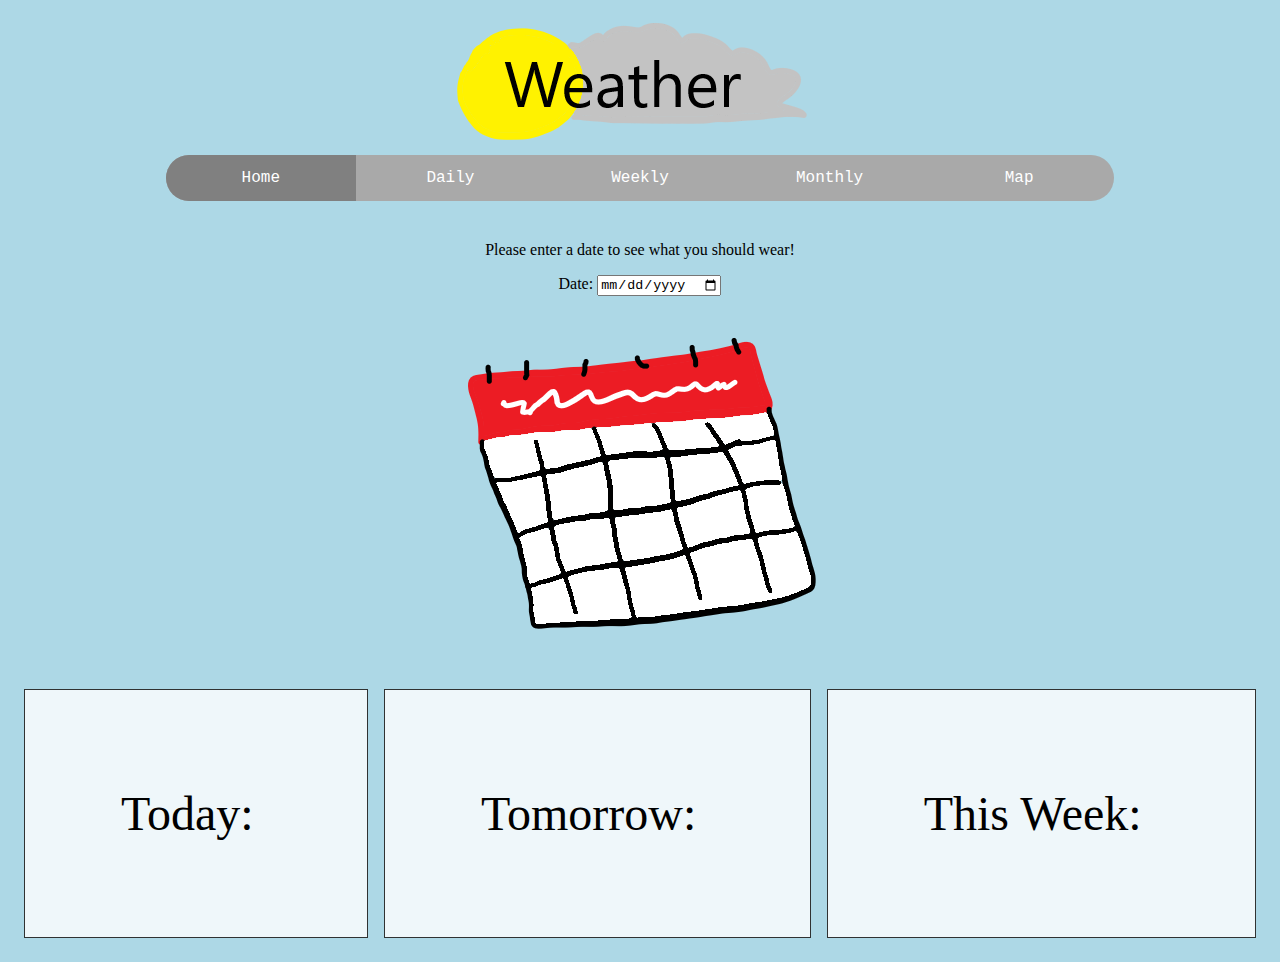
==== index.html @ 1268bd62 "Co-authored-by: benjamin <benjaminbonnell@users.noreply.github.com>" ====
<!doctype html>
<html lang="en">
  <head>
    <meta charset="utf-8">
    <meta name="viewport" content="width=device-width, initial-scale=1">
    <title>Project 1</title>
    
    <link href="css/style.css" rel="stylesheet">
</head>
  
<body>
    <header>
        <a href="report.html" target="_blank"><img class="report" src="images/weather.png" alt="Weather Logo"></a>
    </header>

    <nav>
        <ul class="nav">
        <li class="active nav2"><a class="nav3" href="index.html">Home</a></li>
        <li class="nav2"><a class="nav3" href="day.html">Daily</a></li>
        <li class="nav2"><a class="nav3" href="week.html">Weekly</a></li>
        <li class="nav2"><a class="nav3" href="month.html">Monthly</a></li>
        <li class="nav2"><a class="nav3" href="map.html">Map</a></li>
       </ul>
    </nav>

    <main>
        <form>
            <p>Please enter a date to see what you should wear!</p>
            <label for="date">Date:</label>
            <input type="date" id="date" name="date" value="" min="" max="2030-1-1">
        </form>

        <img class="form-img" src="images/calendar.png" alt="this is an image of a calendar"></img>
    
        <script>
            var date = new Date();
            var day = String(date.getDate());
            var month = String(date.getMonth() + 1);
            var year = date.getFullYear();
            
            date = year + '-' + month + '-' + day;
            document.getElementById('date').setAttribute('min', date);
            document.getElementById('date').setAttribute('value', date);
        </script>
    
        <div class="grid-container">
          <div class="grid-item">Today:</div>
          <div class="grid-item">Tomorrow:</div>
          <div class="grid-item">This Week:</div>  
        </div>
    </main>
    
  
</body>
</html>
---- css/style.css ----
body{
    background: lightblue;
}

.report {
    display: block;
    margin-left: auto;
    margin-right: auto;
}

nav{
    display: flex;
    justify-content: center;
    align-items: center;
    flex-direction: column;
}

.nav {
    list-style-type: none;
    margin: 0;
    padding: 0;
    overflow: hidden;
    background-color: darkgrey;
    width: 75%;
    border-radius: 25px;
}
  
.nav2 {
    float: left;
    width: 20%;
    }
  
.nav3 {
    display: block;
    color: white;
    text-align: center;
    padding: 14px 16px;
    text-decoration: none;
    font-family: 'Courier New', Courier;
  }

.nav3:hover {
    background-color: black;
    color: white;
  }
  
.active {
    background-color: grey;
  }

  /* Here is one media query for the nav bar. 
  this will make it go vertical once the page 
  goes under 600px */
  @media screen and (max-width: 600px) {
    .nav2 {
      float: none;
      display: block;
      width: 100%;
    }
  }

form {
    margin-top: 40px;
    text-align: center;
}

.form-img {
    display: block;
    margin-left: auto;
    margin-right: auto;
}

.grid-container {
    display: grid;
    grid-template-columns: auto;
    gap: 1em;
    padding: 1em;
}

.grid-item {
    background-color: rgba(255, 255, 255, 0.8);
    border: 1px solid rgba(0, 0, 0, 0.8);
    padding: 2em;
    font-size: 3em;
}

/* Here is a second media query, this one for our flex-box, 
  this will make it go vertical once the page 
  goes under 1000px */

@media (min-width: 1000px) {
    .grid-container {
        grid-template-columns: auto auto auto;
    }
}
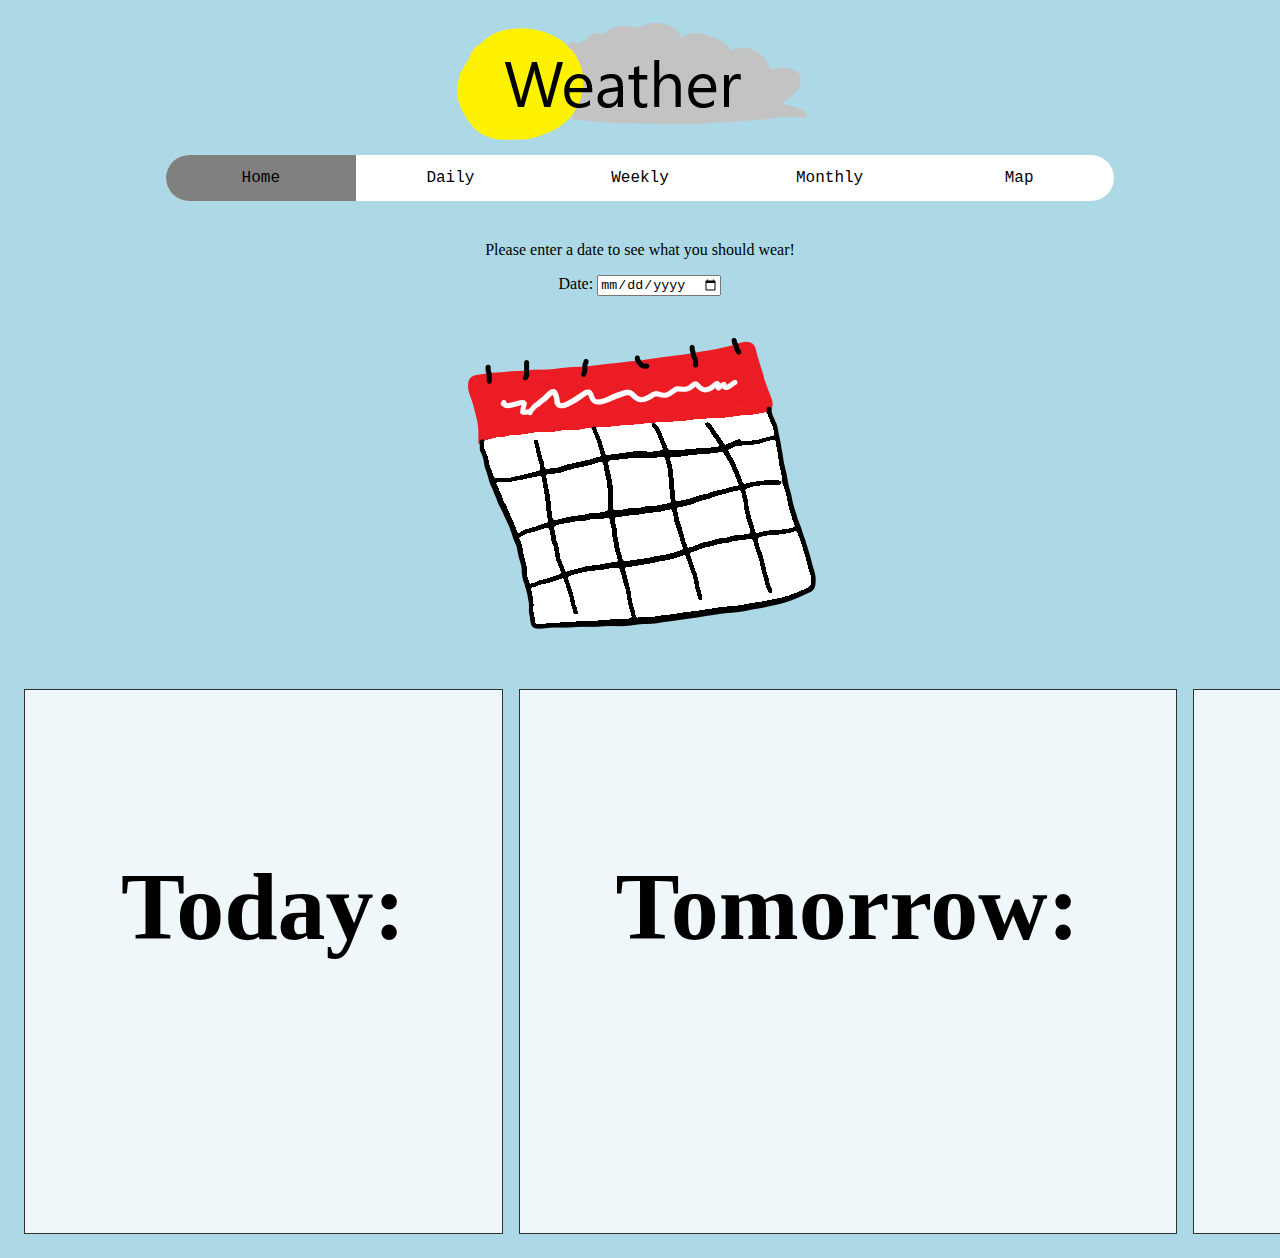
==== commit 82b1469f: "HTML validated" ====
--- a/index.html
+++ b/index.html
@@ -27,10 +27,10 @@
         <form>
             <p>Please enter a date to see what you should wear!</p>
             <label for="date">Date:</label>
-            <input type="date" id="date" name="date" value="" min="" max="2030-1-1">
+            <input type="date" id="date" name="date" value="" min="2000-1-1" max="2030-1-1">
         </form>
 
-        <img class="form-img" src="images/calendar.png" alt="this is an image of a calendar"></img>
+        <img class="form-img" src="images/calendar.png" alt="calendar">
     
         <script>
             var date = new Date();
@@ -44,9 +44,9 @@
         </script>
     
         <div class="grid-container">
-          <div class="grid-item">Today:</div>
-          <div class="grid-item">Tomorrow:</div>
-          <div class="grid-item">This Week:</div>  
+          <div class="grid-item"><h1>Today:</h1></div>
+          <div class="grid-item"><h1>Tomorrow:</h1></div>
+          <div class="grid-item"><h1>This Week:</h1></div>  
         </div>
     </main>
     
--- a/css/style.css
+++ b/css/style.css
@@ -21,7 +21,7 @@
     margin: 0;
     padding: 0;
     overflow: hidden;
-    background-color: darkgrey;
+    background-color: white;
     width: 75%;
     border-radius: 25px;
 }
@@ -33,7 +33,7 @@
   
 .nav3 {
     display: block;
-    color: white;
+    color: black;
     text-align: center;
     padding: 14px 16px;
     text-decoration: none;
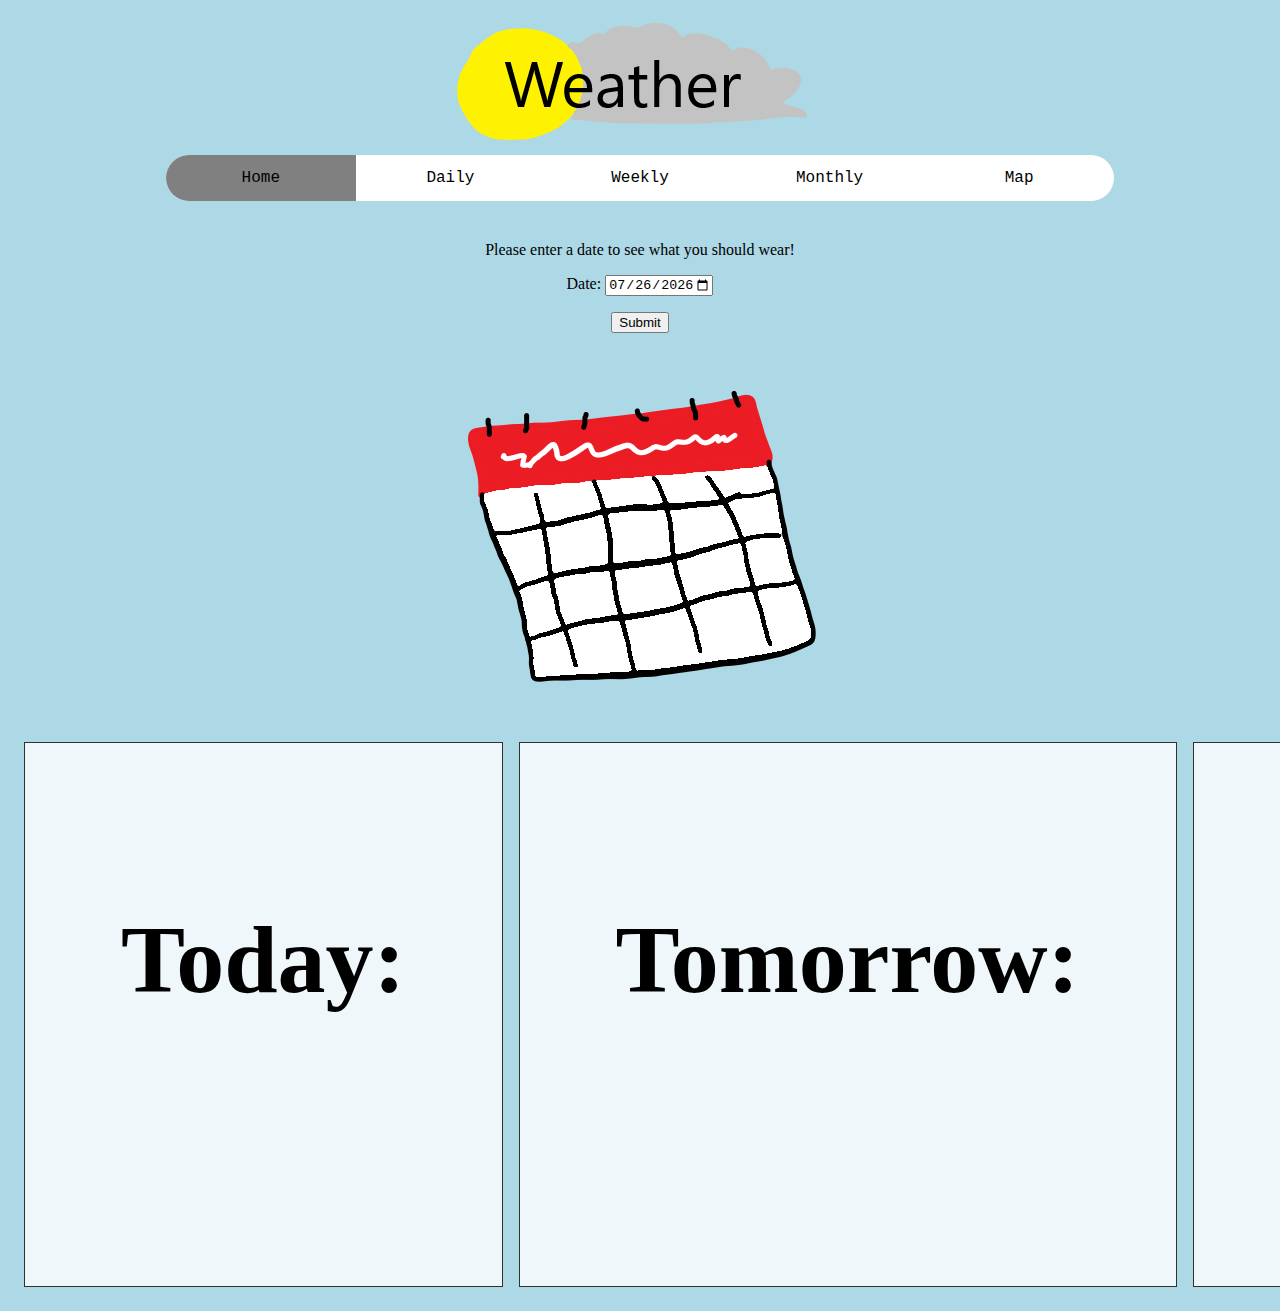
==== commit ca828bd6: "fixed the validation of the date" ====
--- a/index.html
+++ b/index.html
@@ -27,20 +27,22 @@
         <form>
             <p>Please enter a date to see what you should wear!</p>
             <label for="date">Date:</label>
-            <input type="date" id="date" name="date" value="" min="2000-1-1" max="2030-1-1">
+            <input type="date" id="date" name="date" value="" min="" max="2030-01-01" />
+            <p><button>Submit</button></p>
         </form>
 
         <img class="form-img" src="images/calendar.png" alt="calendar">
     
         <script>
-            var date = new Date();
-            var day = String(date.getDate());
-            var month = String(date.getMonth() + 1);
-            var year = date.getFullYear();
+            var today = new Date();
+            var day = String(today.getDate()).padStart(2, '0');
+            var month = String(today.getMonth() + 1).padStart(2, '0');
+            var year = today.getFullYear();
             
-            date = year + '-' + month + '-' + day;
-            document.getElementById('date').setAttribute('min', date);
-            document.getElementById('date').setAttribute('value', date);
+            todaysDate = year + '-' + month + '-' + day;
+            const dateControl = document.querySelector('input[type="date"]');
+            dateControl.value = todaysDate;
+            dateControl.min = todaysDate;
         </script>
     
         <div class="grid-container">
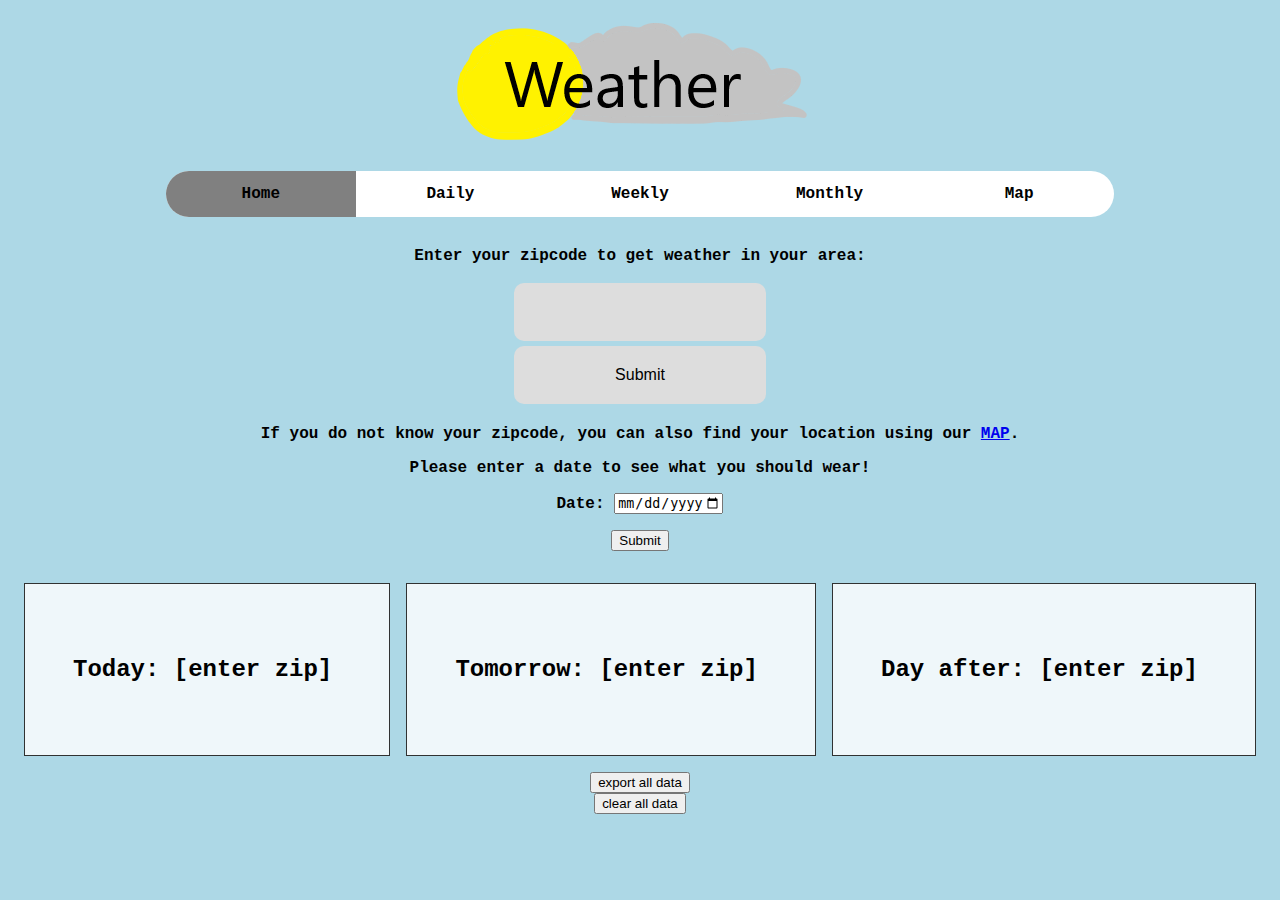
==== commit 374824ad: "Monday Work Co-authored-by: benjamin <benjaminbonnell@users.noreply.github.com>" ====
--- a/index.html
+++ b/index.html
@@ -4,7 +4,6 @@
     <meta charset="utf-8">
     <meta name="viewport" content="width=device-width, initial-scale=1">
     <title>Project 1</title>
-    
     <link href="css/style.css" rel="stylesheet">
 </head>
   
@@ -24,32 +23,38 @@
     </nav>
 
     <main>
+        <form id="weatherForm" class="zipform">
+            <label for="zipcode">Enter your zipcode to get weather in your area:</label><br><br>
+            <input type="text" id="zipcode" name="zipcode" pattern="[0-9]{5}" title="Five digit zip code"><br>
+            <input type="submit" value="Submit">
+        </form>
+
+        <p id="mapinstructions">If you do not know your zipcode, you can also find your location using our <a href="map.html">MAP</a>.</p>
+
         <form>
             <p>Please enter a date to see what you should wear!</p>
             <label for="date">Date:</label>
             <input type="date" id="date" name="date" value="" min="" max="2030-01-01" />
             <p><button>Submit</button></p>
         </form>
-
-        <img class="form-img" src="images/calendar.png" alt="calendar">
-    
-        <script>
-            var today = new Date();
-            var day = String(today.getDate()).padStart(2, '0');
-            var month = String(today.getMonth() + 1).padStart(2, '0');
-            var year = today.getFullYear();
-            
-            todaysDate = year + '-' + month + '-' + day;
-            const dateControl = document.querySelector('input[type="date"]');
-            dateControl.value = todaysDate;
-            dateControl.min = todaysDate;
-        </script>
     
         <div class="grid-container">
-          <div class="grid-item"><h1>Today:</h1></div>
-          <div class="grid-item"><h1>Tomorrow:</h1></div>
-          <div class="grid-item"><h1>This Week:</h1></div>  
+          <div class="grid-item"><p id="today">Today: [enter zip]</p></div>
+          <div class="grid-item"><p id="tomorrow">Tomorrow: [enter zip]</p></div>
+          <div class="grid-item"><p id="thisweek">Day after: [enter zip]</p></div>  
         </div>
+
+        <form id="export">
+            <input type="submit" value="export all data">
+        </form>
+        
+        <form id="clear">
+            <input type="submit" value="clear all data">
+        </form>
+
+        
+
+        <script src="script/index.js"></script>
     </main>
     
   
--- a/css/style.css
+++ b/css/style.css
@@ -1,3 +1,7 @@
+html {
+    font-family: 'Courier New', Courier;
+    font-weight: bold;
+}
 
 body{
     background: lightblue;
@@ -18,7 +22,7 @@
 
 .nav {
     list-style-type: none;
-    margin: 0;
+    margin-bottom: 30px;
     padding: 0;
     overflow: hidden;
     background-color: white;
@@ -61,8 +65,26 @@
   }
 
 form {
-    margin-top: 40px;
     text-align: center;
+}
+
+.zipform input{
+    text-align: center;
+    width: 20%;
+    border: none;
+    padding: 20px;
+    font-size: 1em;
+    outline: none;
+    margin-bottom: 5px;
+    background: #ddd;
+    border-radius: 10px;
+    box-sizing: border-box;
+    text-transform: capitalize;
+    -webkit-transition: all 0.5s ;
+    -moz-transition: all 0.5s ;
+    -ms-transition: all 0.5s ;
+    -o-transition: all 0.5s ;
+    transition: all 0.5s ;
 }
 
 .form-img {
@@ -82,7 +104,7 @@
     background-color: rgba(255, 255, 255, 0.8);
     border: 1px solid rgba(0, 0, 0, 0.8);
     padding: 2em;
-    font-size: 3em;
+    font-size: 1.5em;
 }
 
 /* Here is a second media query, this one for our flex-box, 
@@ -95,3 +117,60 @@
     }
 }
   
+.wrap{
+    width: 1200px;
+    margin:30px auto;
+    display: grid;
+    grid-gap: 50px;
+    grid-template-columns: 300px auto;
+}
+
+.mapform input{
+    width: 100%;
+    border: none;
+    padding: 20px;
+    font-size: 1em;
+    outline: none;
+    margin-bottom: 5px;
+    background: #ddd;
+    border-radius: 10px;
+    box-sizing: border-box;
+    text-transform: capitalize;
+    -webkit-transition: all 0.5s ;
+    -moz-transition: all 0.5s ;
+    -ms-transition: all 0.5s ;
+    -o-transition: all 0.5s ;
+    transition: all 0.5s ;
+}
+
+.form input:focus{
+    background: #aaa;
+}
+.form .form__btn{
+    color: #aaa;
+    background: rgb(63, 192, 46);
+}
+
+#map{
+    width: 100%;
+    height: 500px;
+    border-radius: 10px;
+}
+
+#mapinstructions {
+    text-align: center;
+    font-family: 'Courier New', Courier;
+    font-weight: bold;
+}
+
+.cards {
+    width: 90vw;
+    display: flex;
+    flex-wrap: nowrap; /* This will prevent the cards from wrapping onto the next line */
+    justify-content: space-around;
+    overflow-x: auto; /* This will add a scrollbar if the cards overflow the container */
+}
+
+.card {
+    margin: 10px;
+}
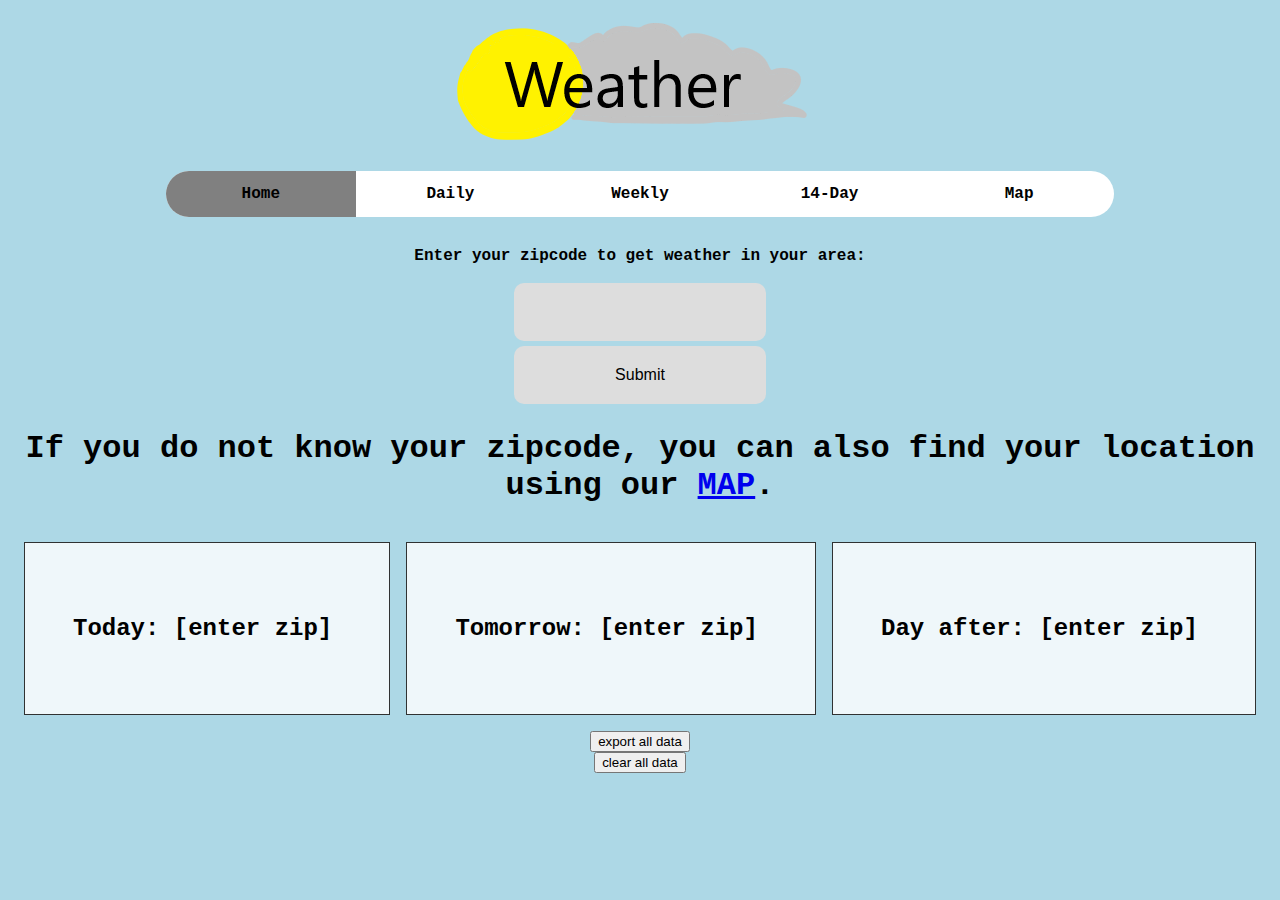
==== commit 0137e814: "Co-authored-by: benjamin <benjaminbonnell@users.noreply.github.com>" ====
--- a/index.html
+++ b/index.html
@@ -17,7 +17,7 @@
         <li class="active nav2"><a class="nav3" href="index.html">Home</a></li>
         <li class="nav2"><a class="nav3" href="day.html">Daily</a></li>
         <li class="nav2"><a class="nav3" href="week.html">Weekly</a></li>
-        <li class="nav2"><a class="nav3" href="month.html">Monthly</a></li>
+        <li class="nav2"><a class="nav3" href="month.html">14-Day</a></li>
         <li class="nav2"><a class="nav3" href="map.html">Map</a></li>
        </ul>
     </nav>
@@ -26,17 +26,10 @@
         <form id="weatherForm" class="zipform">
             <label for="zipcode">Enter your zipcode to get weather in your area:</label><br><br>
             <input type="text" id="zipcode" name="zipcode" pattern="[0-9]{5}" title="Five digit zip code"><br>
-            <input type="submit" value="Submit">
+            <input type="submit" value="Submit" >
         </form>
 
-        <p id="mapinstructions">If you do not know your zipcode, you can also find your location using our <a href="map.html">MAP</a>.</p>
-
-        <form>
-            <p>Please enter a date to see what you should wear!</p>
-            <label for="date">Date:</label>
-            <input type="date" id="date" name="date" value="" min="" max="2030-01-01" />
-            <p><button>Submit</button></p>
-        </form>
+        <h1 id="mapinstructions">If you do not know your zipcode, you can also find your location using our <a href="map.html">MAP</a>.</h1>
     
         <div class="grid-container">
           <div class="grid-item"><p id="today">Today: [enter zip]</p></div>
--- a/css/style.css
+++ b/css/style.css
@@ -164,13 +164,61 @@
 }
 
 .cards {
-    width: 90vw;
+    margin-top: 37px;
+    width: 85vw;
     display: flex;
     flex-wrap: nowrap; /* This will prevent the cards from wrapping onto the next line */
-    justify-content: space-around;
+    justify-content: center;
+    margin-left: auto;
+    margin-right: auto;
     overflow-x: auto; /* This will add a scrollbar if the cards overflow the container */
+    
+}
+
+.card-title {
+    text-align: center;
+    margin-bottom: 20px;
+}
+
+
+.card-text {
+    text-align: center;
 }
 
 .card {
-    margin: 10px;
-}
+    margin: 5px;
+    border-color: black;
+    border-width: 3px;
+}
+
+.monthcards {
+    width: 70vw;
+    margin-bottom: -3%;
+}
+
+.monthcard {
+    height: 75%;
+}
+
+.monthtitle {
+    margin-top: -25%;
+}
+
+.monthtext {
+    margin-top: -5%;
+    margin-bottom: -5%;
+}
+
+.monthimg {
+    width: 55%;
+    margin-left: auto;
+    margin-right: auto;
+}
+
+.title {
+    text-align: center;
+}
+
+h2 {
+    font-size: 140%;
+}